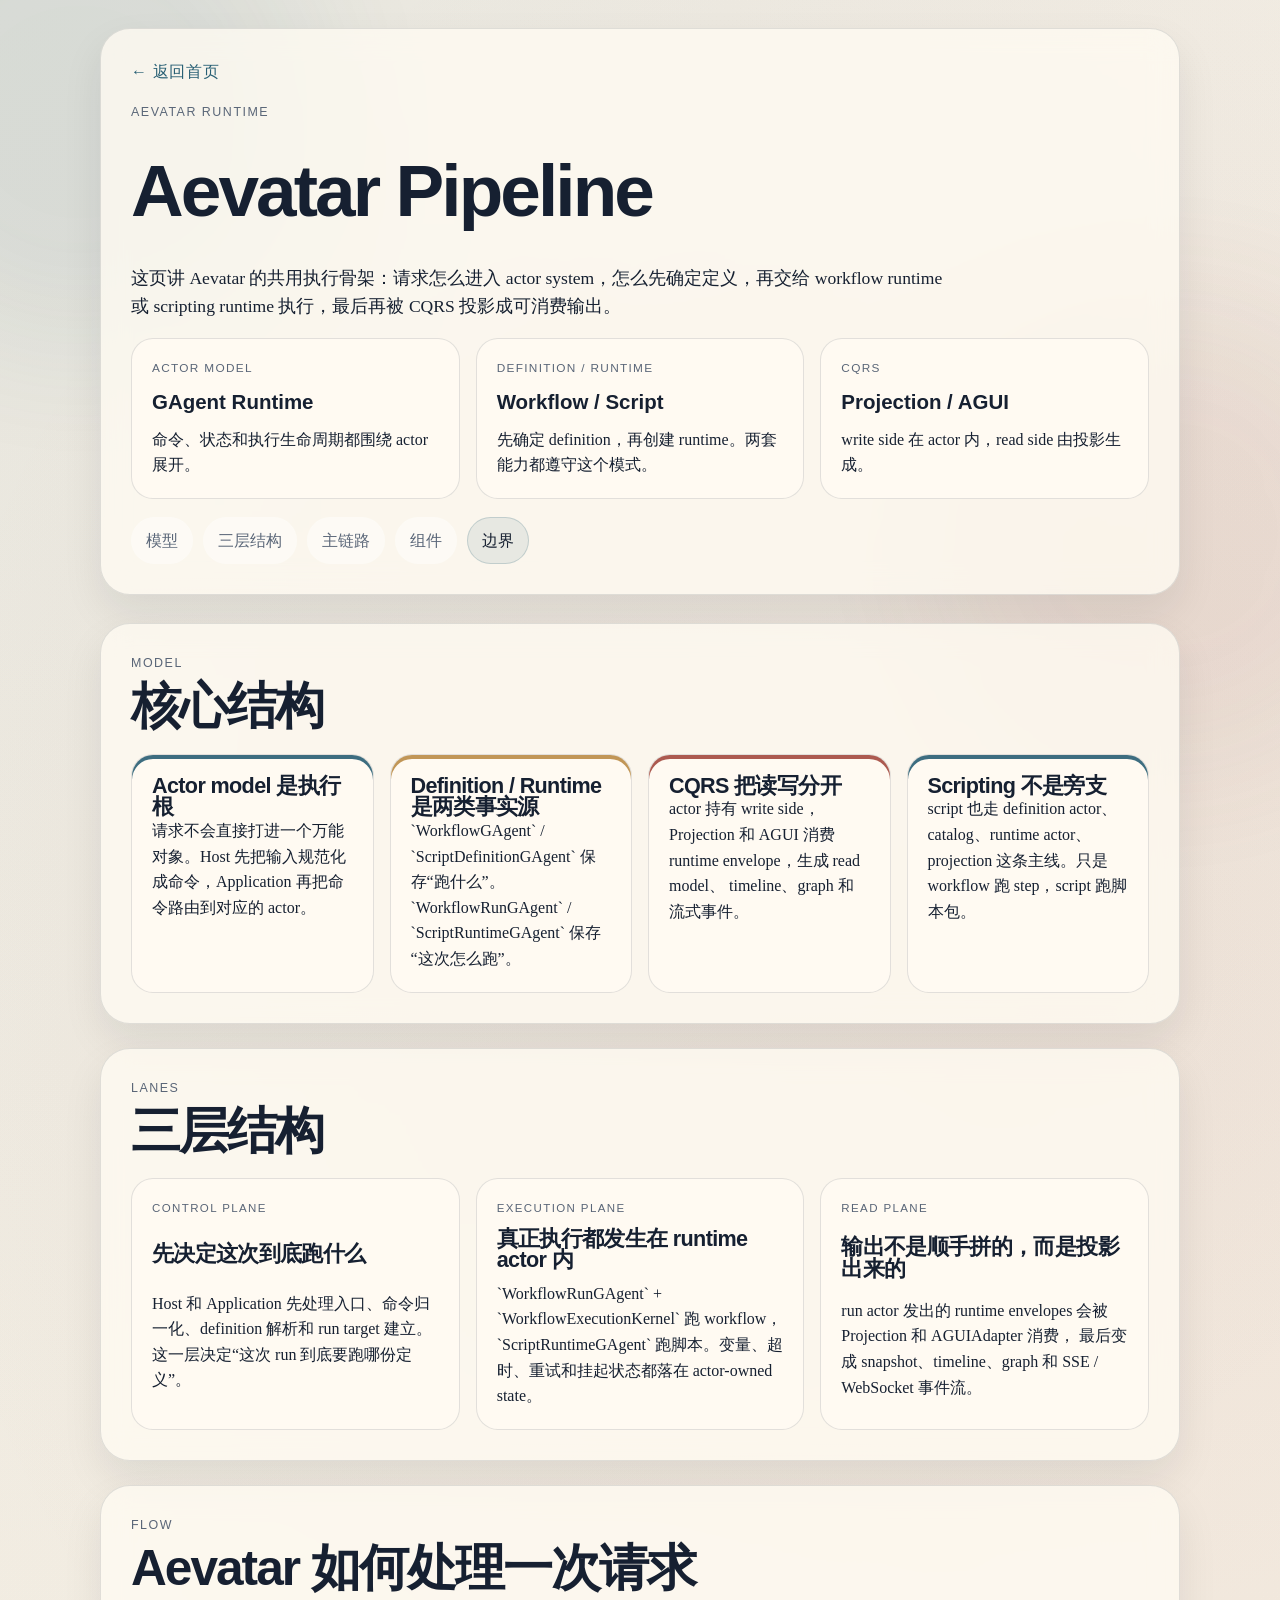
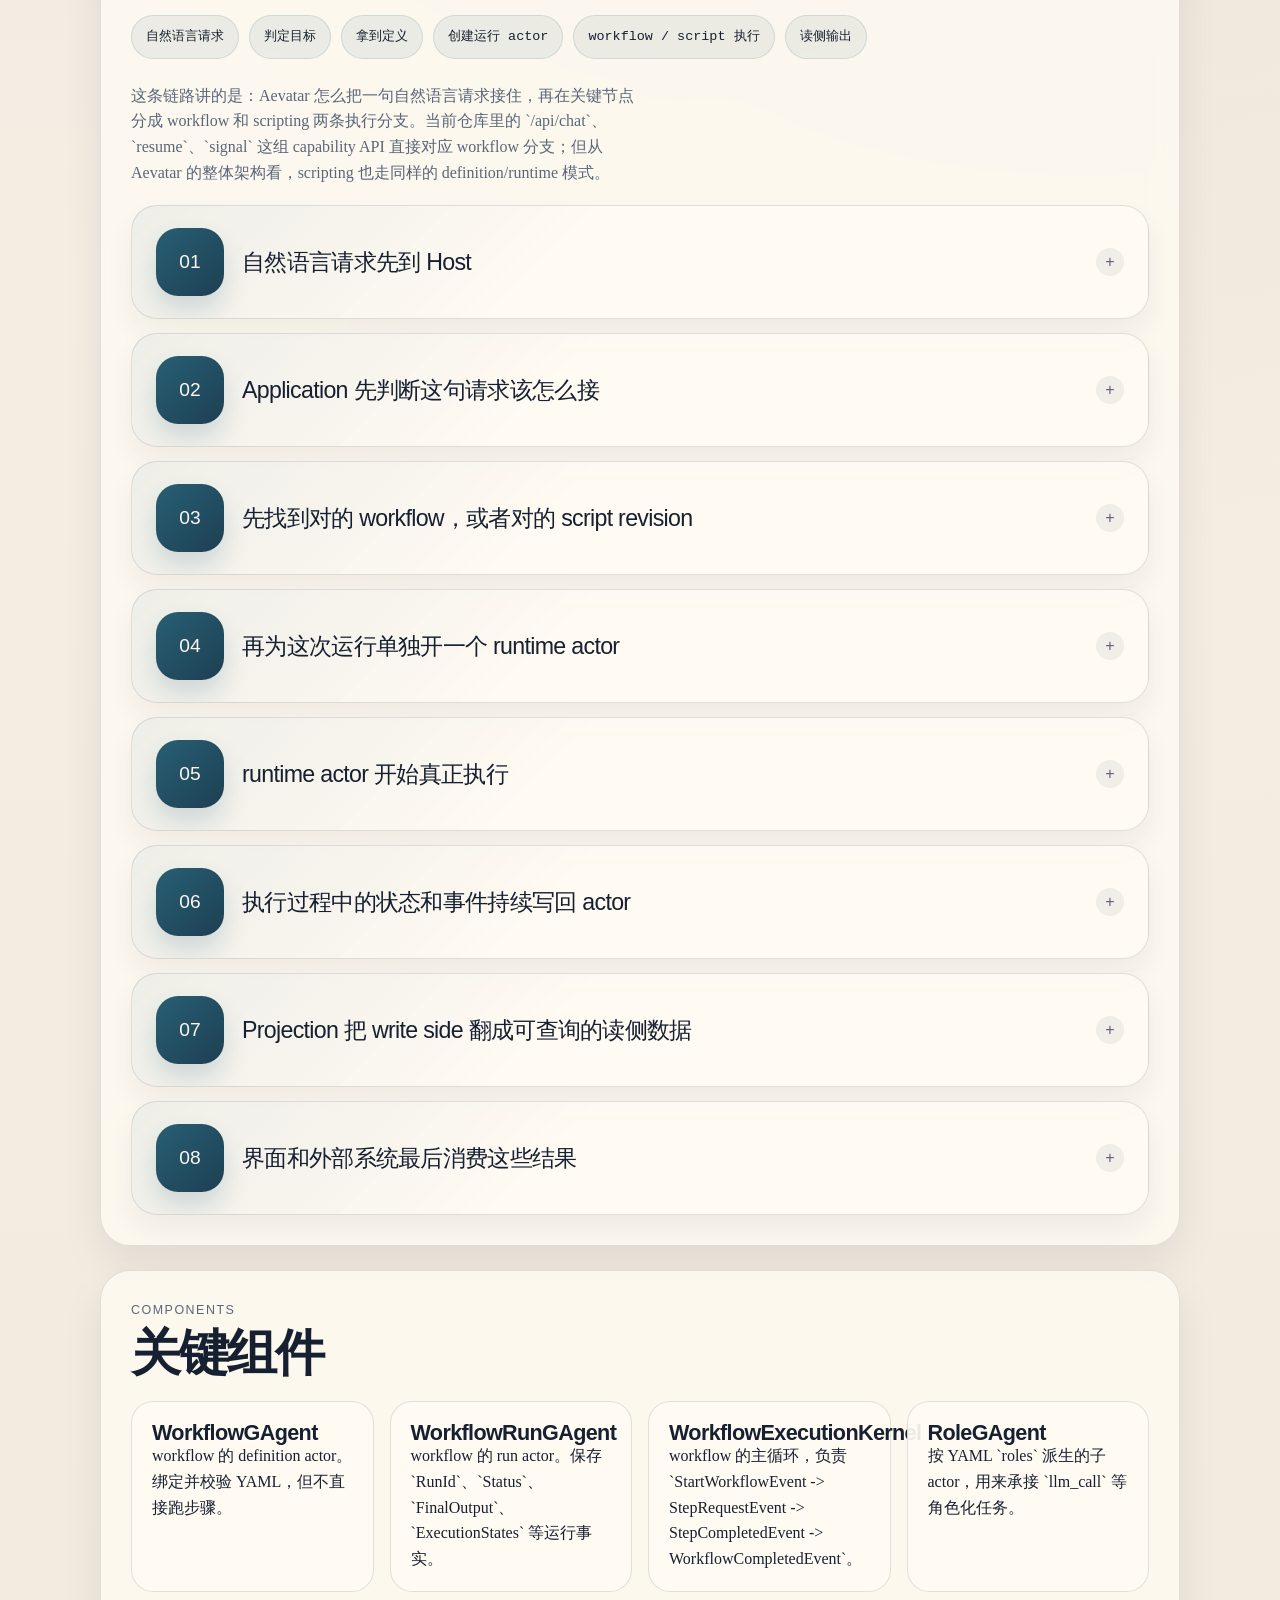
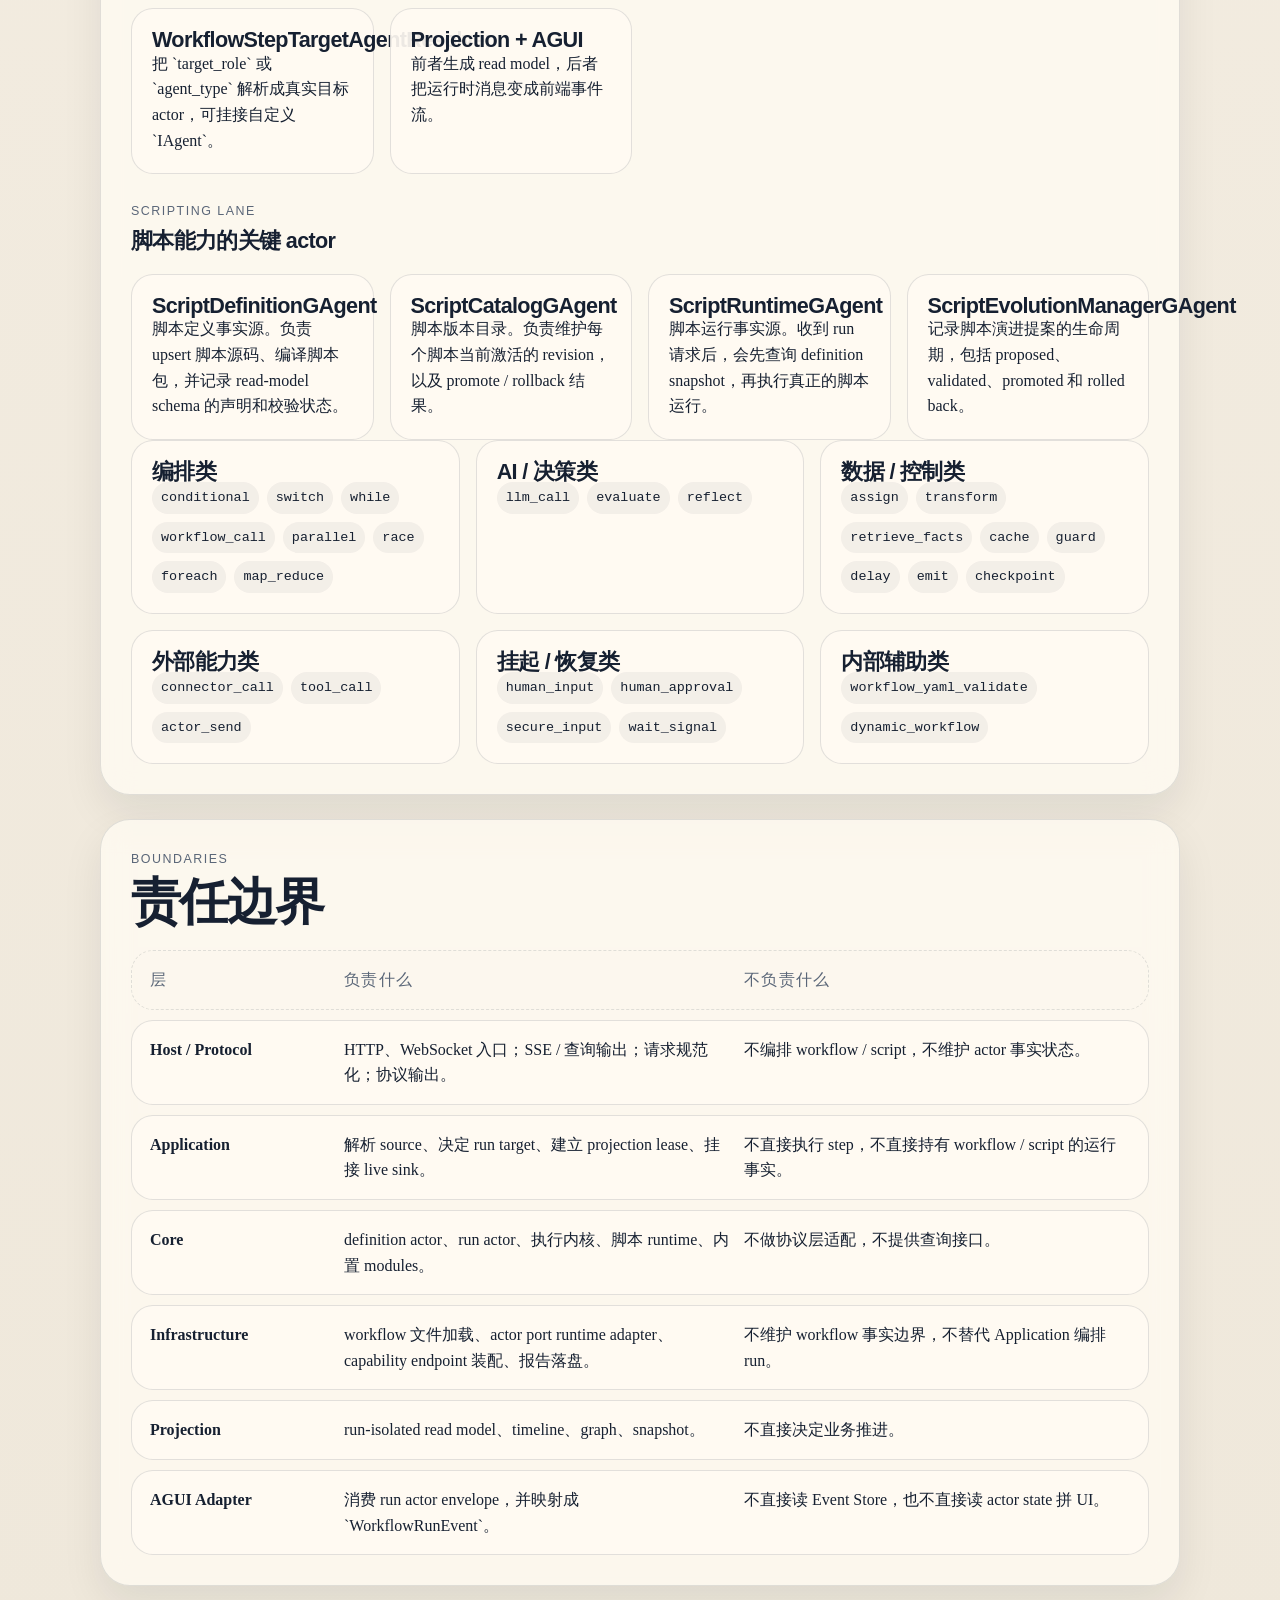
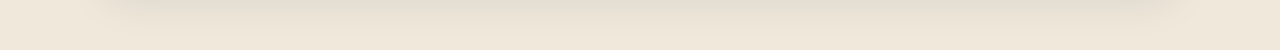
==== pipeline.html @ a27347e6 "Deploy initial GitHub Pages site" ====
<!doctype html>
<html lang="zh-CN">
  <head>
    <meta charset="utf-8">
    <meta name="viewport" content="width=device-width, initial-scale=1">
    <title>Aevatar Runtime Pipeline</title>
    <meta
      name="description"
      content="Aevatar 运行骨架的解释页，展示 workflow 与 scripting 如何共享同一套 definition -> runtime 模式。">
    <link rel="stylesheet" href="./styles.css">
  </head>
  <body>
    <div class="ambient ambient-a"></div>
    <div class="ambient ambient-b"></div>

    <div class="page-shell article-shell">
      <header class="article-hero panel">
        <a class="back-link" href="./index.html">← 返回首页</a>
        <p class="eyebrow">Aevatar Runtime</p>
        <h1>Aevatar Pipeline</h1>
        <p class="lede">
          这页讲 Aevatar 的共用执行骨架：请求怎么进入 actor system，怎么先确定定义，再交给 workflow
          runtime 或 scripting runtime 执行，最后再被 CQRS 投影成可消费输出。
        </p>

        <div class="stat-grid">
          <article class="stat-card">
            <span>Actor Model</span>
            <strong>GAgent Runtime</strong>
            <p>命令、状态和执行生命周期都围绕 actor 展开。</p>
          </article>
            <article class="stat-card">
              <span>Definition / Runtime</span>
              <strong>Workflow / Script</strong>
              <p>先确定 definition，再创建 runtime。两套能力都遵守这个模式。</p>
            </article>
          <article class="stat-card">
            <span>CQRS</span>
            <strong>Projection / AGUI</strong>
            <p>write side 在 actor 内，read side 由投影生成。</p>
          </article>
        </div>

        <nav class="page-nav" data-nav>
          <a href="#thesis">模型</a>
          <a href="#lanes">三层结构</a>
          <a href="#flow">主链路</a>
          <a href="#components">组件</a>
          <a href="#boundaries">边界</a>
        </nav>
      </header>

      <main class="content">
        <section class="panel reveal" id="thesis" data-section>
          <div class="panel-head">
            <p class="section-kicker">Model</p>
            <h2>核心结构</h2>
          </div>

          <div class="definition-grid">
            <article class="definition-card accent-blue">
              <h3>Actor model 是执行根</h3>
              <p>
                请求不会直接打进一个万能对象。Host 先把输入规范化成命令，Application 再把命令路由到对应的 actor。
              </p>
            </article>
            <article class="definition-card accent-sand">
              <h3>Definition / Runtime 是两类事实源</h3>
              <p>
                `WorkflowGAgent` / `ScriptDefinitionGAgent` 保存“跑什么”。
                `WorkflowRunGAgent` / `ScriptRuntimeGAgent` 保存“这次怎么跑”。
              </p>
            </article>
            <article class="definition-card accent-red">
              <h3>CQRS 把读写分开</h3>
              <p>
                actor 持有 write side，Projection 和 AGUI 消费 runtime envelope，生成 read model、
                timeline、graph 和流式事件。
              </p>
            </article>
            <article class="definition-card accent-blue">
              <h3>Scripting 不是旁支</h3>
              <p>
                script 也走 definition actor、catalog、runtime actor、projection 这条主线。只是 workflow 跑 step，script 跑脚本包。
              </p>
            </article>
          </div>
        </section>

        <section class="panel reveal" id="lanes" data-section>
          <div class="panel-head">
            <p class="section-kicker">Lanes</p>
            <h2>三层结构</h2>
          </div>

          <div class="reading-grid">
            <article class="reading-card static-card">
              <p class="reading-tag">Control Plane</p>
              <h3>先决定这次到底跑什么</h3>
              <p>
                Host 和 Application 先处理入口、命令归一化、definition 解析和 run target 建立。
                这一层决定“这次 run 到底要跑哪份定义”。
              </p>
            </article>
            <article class="reading-card static-card">
              <p class="reading-tag">Execution Plane</p>
              <h3>真正执行都发生在 runtime actor 内</h3>
              <p>
                `WorkflowRunGAgent` + `WorkflowExecutionKernel` 跑 workflow，
                `ScriptRuntimeGAgent` 跑脚本。变量、超时、重试和挂起状态都落在 actor-owned state。
              </p>
            </article>
            <article class="reading-card static-card">
              <p class="reading-tag">Read Plane</p>
              <h3>输出不是顺手拼的，而是投影出来的</h3>
              <p>
                run actor 发出的 runtime envelopes 会被 Projection 和 AGUIAdapter 消费，
                最后变成 snapshot、timeline、graph 和 SSE / WebSocket 事件流。
              </p>
            </article>
          </div>
        </section>

        <section class="panel reveal" id="flow" data-section>
          <div class="panel-head">
            <p class="section-kicker">Flow</p>
            <h2>Aevatar 如何处理一次请求</h2>
          </div>

          <div class="event-ribbon" aria-label="Pipeline Transform">
            <span>自然语言请求</span>
            <span>判定目标</span>
            <span>拿到定义</span>
            <span>创建运行 actor</span>
            <span>workflow / script 执行</span>
            <span>读侧输出</span>
          </div>

          <p class="phase-summary">
            这条链路讲的是：Aevatar 怎么把一句自然语言请求接住，再在关键节点分成 workflow 和 scripting 两条执行分支。当前仓库里的 `/api/chat`、`resume`、`signal` 这组 capability API 直接对应 workflow 分支；但从 Aevatar 的整体架构看，scripting 也走同样的 definition/runtime 模式。
          </p>

          <div class="step-disclosure-list">
            <details class="step-disclosure">
              <summary class="step-summary">
                <span class="step-summary-index">01</span>
                <span class="step-summary-text">自然语言请求先到 Host</span>
              </summary>
              <div class="step-detail-body">
                <p>这里说的“请求”，大多数时候其实就是一句自然语言，例如“帮我分析这份需求”或者“给我生成一个 workflow”。这类请求通常通过 `POST /api/chat` 进入 Aevatar；`GET /api/ws/chat` 只是换成 WebSocket 交互，`POST /api/workflows/resume` 和 `POST /api/workflows/signal` 则是给一条已经存在的 run 发控制命令。</p>
                <p>技术上，`Aevatar.Workflow.Host.Api` 会先做字段校验、默认值补齐和协议适配，把外部输入整理成内部命令模型，例如 `WorkflowChatRunRequest`。这一层只负责接入和协议输出，不负责保存 workflow、script 或 run 的业务状态。</p>
              </div>
            </details>

            <details class="step-disclosure">
              <summary class="step-summary">
                <span class="step-summary-index">02</span>
                <span class="step-summary-text">Application 先判断这句请求该怎么接</span>
              </summary>
              <div class="step-detail-body">
                <p>进入框架内部之后，这句自然语言不会立刻触发 step 执行。Application 会先判断：这是一条新请求，需要新开一次 run；还是一条控制请求，要恢复一个挂起中的 run，或者给运行中的 actor 发 signal。</p>
                <p>技术上，这一步会进入 command pipeline，由 resolver 和 binder 决定目标 actor、projection lease 和 live sink 应该怎么挂。它解决的是“由谁接手这次请求”，不是“马上调用哪个模型”。后面所有状态变化都会围绕 actor id 展开。</p>
              </div>
            </details>

            <details class="step-disclosure">
              <summary class="step-summary">
                <span class="step-summary-index">03</span>
                <span class="step-summary-text">先找到对的 workflow，或者对的 script revision</span>
              </summary>
              <div class="step-detail-body">
                <p>这一步要解决的不是“有没有流程可跑”，而是“这次到底该跑哪一个，而且要跑对”。如果这次请求走 workflow，系统会先把正确的 YAML 定位出来。来源可以是 registry workflow、inline YAML，或者已经绑定 definition 的 source actor；如果用户显式指定了 workflow name，还要确认它和 source binding 是一致的，避免跑错流程。</p>
                <p>技术上，named workflow 往往会被解析到稳定的 definition actor，例如 `workflow-definition:{workflow_name_lower}`。如果这次请求走 scripting，系统则先通过 `ScriptCatalogGAgent` 找到当前激活 revision，再由 `ScriptDefinitionGAgent` 提供脚本源码、脚本包和 schema。这一步本质上是在回答“这次 run 的 definition 是谁”。</p>
              </div>
            </details>

            <details class="step-disclosure">
              <summary class="step-summary">
                <span class="step-summary-index">04</span>
                <span class="step-summary-text">再为这次运行单独开一个 runtime actor</span>
              </summary>
              <div class="step-detail-body">
                <p>拿到 definition 之后，Aevatar 不会直接在 definition actor 上执行，而是会为这次运行单独开一个 runtime actor。这样做的好处很直接：同一个 workflow definition 可以被多次复用，而每次 run 的暂停、恢复、失败、重试都能彼此隔离。</p>
                <p>workflow 这边的执行载体是 `WorkflowRunGAgent`，scripting 这边是 `ScriptRuntimeGAgent`。这次运行用到的 `RunId`、变量、挂起点、重试、超时、最终结果和错误信息，都会落在这个 runtime actor 里。技术上，workflow command path 还会在真正派发开始命令之前，把 projection lease 和 live sink 先挂好。</p>
              </div>
            </details>

            <details class="step-disclosure">
              <summary class="step-summary">
                <span class="step-summary-index">05</span>
                <span class="step-summary-text">runtime actor 开始真正执行</span>
              </summary>
              <div class="step-detail-body">
                <p>到这一步，runtime actor 才开始真正干活。workflow 路径里，`WorkflowExecutionKernel` 会从 `StartWorkflowEvent` 开始推进主循环，把流程一步步往前推。每到一个 step，就会发出 `StepRequestEvent`；对应模块处理完之后，再回一个 `StepCompletedEvent`，内核据此决定下一步该走哪里。</p>
                <p>具体执行 step 的，是一组按类型分工的 modules。`llm_call` 往往会交给 run-scoped `RoleGAgent`；`connector_call` 由 connector 模块去调用外部能力；`wait_signal`、`human_input`、`human_approval` 会把 run 挂起，等后续 `signal` 或 `resume` 再继续。也就是说，workflow 不是“把 YAML 从上到下读一遍”，而是一个事件驱动的调度循环。</p>
                <p>scripting 路径里，`ScriptRuntimeGAgent` 会先查询 definition snapshot，拿到脚本源码和包之后再执行脚本逻辑。换句话说，第 5 步不是简单说一句“这里分岔”就结束了，而是 workflow runtime 和 script runtime 各自进入自己的执行引擎。</p>
              </div>
            </details>

            <details class="step-disclosure">
              <summary class="step-summary">
                <span class="step-summary-index">06</span>
                <span class="step-summary-text">执行过程中的状态和事件持续写回 actor</span>
              </summary>
              <div class="step-detail-body">
                <p>运行不是黑箱。每一步开始、完成、失败、挂起或恢复，runtime actor 都会把状态变化和运行事件写回自己的事实源。workflow run 和 script run 都遵循这个模式，所以一条 run 走到哪一步、为什么停住、最后为什么失败，理论上都能追出来。</p>
                <p>技术上，这就是 Aevatar 的 write side。对 workflow 来说，definition binding、`WorkflowRunExecutionStartedEvent`、`WorkflowCompletedEvent`，以及模块自己的 `ExecutionStates` 都会落在 run actor 里；挂起点、超时 lease、等待中的输入状态也都在这里。恢复执行时，系统靠的正是这些已经写回去的事实。</p>
              </div>
            </details>

            <details class="step-disclosure">
              <summary class="step-summary">
                <span class="step-summary-index">07</span>
                <span class="step-summary-text">Projection 把 write side 翻成可查询的读侧数据</span>
              </summary>
              <div class="step-detail-body">
                <p>Projection 不负责推进业务，它负责“翻译”。它会消费 runtime actor 发出的 runtime `EventEnvelope` stream，把原本偏执行侧的消息整理成 timeline、graph、snapshot、report 这类更适合查询和展示的读侧数据。</p>
                <p>技术上，workflow projection 当前是 run-isolated 语义，projection root 通常就是 runtime actor id。这里也是 CQRS 的分界线：actor 保存 definition facts 和 runtime facts，projection 则把这些写侧事实转换成查询友好的 read model。你在页面上看到的执行时间线，不是 controller 临时拼出来的，而是投影后的结果。</p>
              </div>
            </details>

            <details class="step-disclosure">
              <summary class="step-summary">
                <span class="step-summary-index">08</span>
                <span class="step-summary-text">界面和外部系统最后消费这些结果</span>
              </summary>
              <div class="step-detail-body">
                <p>到这一步，前端和外部系统才真正看到“结果”。有些结果是实时流出来的，例如文本增量、step 开始/结束、等待 signal；有些结果是查询出来的，例如当前 snapshot、timeline、graph，或者 run 完成后的最终状态。</p>
                <p>技术上，`AGUIAdapter` 会把 runtime `EventEnvelope` 映射成前端能消费的 `WorkflowRunEvent`，再通过 SSE 或 WebSocket 持续推送。如果要查当前 snapshot、timeline 或 graph，则走 `/api/actors/*` 这组 read-side 查询接口。也就是说，用户最终看到的是被映射和投影后的输出，而不是 actor 内部状态本身。</p>
              </div>
            </details>
          </div>
        </section>

        <section class="panel reveal" id="components" data-section>
          <div class="panel-head">
            <p class="section-kicker">Components</p>
            <h2>关键组件</h2>
          </div>

          <div class="component-grid">
            <article class="component-card">
              <h3>WorkflowGAgent</h3>
              <p>workflow 的 definition actor。绑定并校验 YAML，但不直接跑步骤。</p>
            </article>
            <article class="component-card">
              <h3>WorkflowRunGAgent</h3>
              <p>workflow 的 run actor。保存 `RunId`、`Status`、`FinalOutput`、`ExecutionStates` 等运行事实。</p>
            </article>
            <article class="component-card">
              <h3>WorkflowExecutionKernel</h3>
              <p>workflow 的主循环，负责 `StartWorkflowEvent -> StepRequestEvent -> StepCompletedEvent -> WorkflowCompletedEvent`。</p>
            </article>
            <article class="component-card">
              <h3>RoleGAgent</h3>
              <p>按 YAML `roles` 派生的子 actor，用来承接 `llm_call` 等角色化任务。</p>
            </article>
            <article class="component-card">
              <h3>WorkflowStepTargetAgentResolver</h3>
              <p>把 `target_role` 或 `agent_type` 解析成真实目标 actor，可挂接自定义 `IAgent`。</p>
            </article>
            <article class="component-card">
              <h3>Projection + AGUI</h3>
              <p>前者生成 read model，后者把运行时消息变成前端事件流。</p>
            </article>
          </div>

          <div class="panel-head compact-head">
            <p class="section-kicker">Scripting Lane</p>
            <h3>脚本能力的关键 actor</h3>
          </div>

          <div class="component-grid">
            <article class="component-card">
              <h3>ScriptDefinitionGAgent</h3>
              <p>脚本定义事实源。负责 upsert 脚本源码、编译脚本包，并记录 read-model schema 的声明和校验状态。</p>
            </article>
            <article class="component-card">
              <h3>ScriptCatalogGAgent</h3>
              <p>脚本版本目录。负责维护每个脚本当前激活的 revision，以及 promote / rollback 结果。</p>
            </article>
            <article class="component-card">
              <h3>ScriptRuntimeGAgent</h3>
              <p>脚本运行事实源。收到 run 请求后，会先查询 definition snapshot，再执行真正的脚本运行。</p>
            </article>
            <article class="component-card">
              <h3>ScriptEvolutionManagerGAgent</h3>
              <p>记录脚本演进提案的生命周期，包括 proposed、validated、promoted 和 rolled back。</p>
            </article>
          </div>

          <div class="primitive-grid">
            <article class="primitive-card">
              <h3>编排类</h3>
              <p><code>conditional</code> <code>switch</code> <code>while</code> <code>workflow_call</code> <code>parallel</code> <code>race</code> <code>foreach</code> <code>map_reduce</code></p>
            </article>
            <article class="primitive-card">
              <h3>AI / 决策类</h3>
              <p><code>llm_call</code> <code>evaluate</code> <code>reflect</code></p>
            </article>
            <article class="primitive-card">
              <h3>数据 / 控制类</h3>
              <p><code>assign</code> <code>transform</code> <code>retrieve_facts</code> <code>cache</code> <code>guard</code> <code>delay</code> <code>emit</code> <code>checkpoint</code></p>
            </article>
            <article class="primitive-card">
              <h3>外部能力类</h3>
              <p><code>connector_call</code> <code>tool_call</code> <code>actor_send</code></p>
            </article>
            <article class="primitive-card">
              <h3>挂起 / 恢复类</h3>
              <p><code>human_input</code> <code>human_approval</code> <code>secure_input</code> <code>wait_signal</code></p>
            </article>
            <article class="primitive-card">
              <h3>内部辅助类</h3>
              <p><code>workflow_yaml_validate</code> <code>dynamic_workflow</code></p>
            </article>
          </div>
        </section>

        <section class="panel reveal" id="boundaries" data-section>
          <div class="panel-head">
            <p class="section-kicker">Boundaries</p>
            <h2>责任边界</h2>
          </div>

          <div class="boundary-table" role="table" aria-label="Layer Boundaries">
            <div class="boundary-row boundary-head" role="row">
              <span role="columnheader">层</span>
              <span role="columnheader">负责什么</span>
              <span role="columnheader">不负责什么</span>
            </div>
            <div class="boundary-row" role="row">
              <strong role="cell">Host / Protocol</strong>
              <span role="cell">HTTP、WebSocket 入口；SSE / 查询输出；请求规范化；协议输出。</span>
              <span role="cell">不编排 workflow / script，不维护 actor 事实状态。</span>
            </div>
            <div class="boundary-row" role="row">
              <strong role="cell">Application</strong>
              <span role="cell">解析 source、决定 run target、建立 projection lease、挂接 live sink。</span>
              <span role="cell">不直接执行 step，不直接持有 workflow / script 的运行事实。</span>
            </div>
            <div class="boundary-row" role="row">
              <strong role="cell">Core</strong>
              <span role="cell">definition actor、run actor、执行内核、脚本 runtime、内置 modules。</span>
              <span role="cell">不做协议层适配，不提供查询接口。</span>
            </div>
            <div class="boundary-row" role="row">
              <strong role="cell">Infrastructure</strong>
              <span role="cell">workflow 文件加载、actor port runtime adapter、capability endpoint 装配、报告落盘。</span>
              <span role="cell">不维护 workflow 事实边界，不替代 Application 编排 run。</span>
            </div>
            <div class="boundary-row" role="row">
              <strong role="cell">Projection</strong>
              <span role="cell">run-isolated read model、timeline、graph、snapshot。</span>
              <span role="cell">不直接决定业务推进。</span>
            </div>
            <div class="boundary-row" role="row">
              <strong role="cell">AGUI Adapter</strong>
              <span role="cell">消费 run actor envelope，并映射成 `WorkflowRunEvent`。</span>
              <span role="cell">不直接读 Event Store，也不直接读 actor state 拼 UI。</span>
            </div>
          </div>
        </section>
      </main>
    </div>

    <script src="./app.js"></script>
  </body>
</html>
---- styles.css ----
:root {
  --bg: #f4efe4;
  --bg-soft: #fbf7ef;
  --ink: #162031;
  --muted: #5a6678;
  --line: rgba(22, 32, 49, 0.12);
  --card: rgba(255, 251, 243, 0.78);
  --card-strong: rgba(255, 250, 242, 0.92);
  --blue: #285f74;
  --red: #a44a3f;
  --sand: #bb8c46;
  --green: #376a57;
  --shadow: 0 18px 40px rgba(18, 26, 39, 0.08);
  --radius-lg: 28px;
  --radius-md: 20px;
  --radius-sm: 14px;
  --max-width: 1200px;
  --body-font: "Iowan Old Style", "Palatino Linotype", "Book Antiqua", Georgia, serif;
  --heading-font: "Avenir Next Condensed", "Franklin Gothic Medium", "Trebuchet MS", sans-serif;
  --mono-font: "SFMono-Regular", "SF Mono", Consolas, "Liberation Mono", Menlo, monospace;
}

* {
  box-sizing: border-box;
}

html {
  scroll-behavior: smooth;
}

body {
  margin: 0;
  color: var(--ink);
  background:
    radial-gradient(circle at top left, rgba(40, 95, 116, 0.08), transparent 38%),
    radial-gradient(circle at 85% 20%, rgba(164, 74, 63, 0.08), transparent 30%),
    linear-gradient(180deg, #f7f1e7 0%, #efe8db 100%);
  font-family: var(--body-font);
  line-height: 1.6;
}

a {
  color: inherit;
}

code,
pre {
  font-family: var(--mono-font);
}

.ambient {
  position: fixed;
  inset: auto;
  width: 30rem;
  height: 30rem;
  border-radius: 999px;
  filter: blur(70px);
  opacity: 0.45;
  pointer-events: none;
  z-index: 0;
}

.ambient-a {
  top: -8rem;
  left: -10rem;
  background: rgba(40, 95, 116, 0.18);
}

.ambient-b {
  right: -8rem;
  bottom: 8rem;
  background: rgba(164, 74, 63, 0.16);
}

.page-shell {
  position: relative;
  z-index: 1;
  width: min(var(--max-width), calc(100vw - 32px));
  margin: 0 auto;
  padding: 28px 0 64px;
}

.article-shell {
  width: min(1080px, calc(100vw - 32px));
}

.hero {
  display: grid;
  grid-template-columns: minmax(0, 1.35fr) minmax(240px, 320px);
  gap: 28px;
  align-items: start;
}

.hero-copy,
.hero-side,
.panel,
.footer {
  background: var(--card);
  backdrop-filter: blur(14px);
  border: 1px solid var(--line);
  box-shadow: var(--shadow);
}

.hero-copy {
  border-radius: 36px;
  padding: 36px;
  overflow: hidden;
  position: relative;
}

.hero-copy::before {
  content: "";
  position: absolute;
  inset: 0;
  background:
    linear-gradient(135deg, rgba(40, 95, 116, 0.08), transparent 30%),
    linear-gradient(315deg, rgba(187, 140, 70, 0.06), transparent 45%);
  pointer-events: none;
}

.hero-side {
  border-radius: 28px;
  padding: 24px;
  position: sticky;
  top: 20px;
}

.hero-compact .hero-copy {
  min-height: 100%;
}

.eyebrow,
.section-kicker,
.hero-label,
.stage-meta,
.callout-title,
.reading-tag,
.chip {
  font-family: var(--heading-font);
  letter-spacing: 0.12em;
  text-transform: uppercase;
}

.eyebrow {
  margin: 0 0 14px;
  font-size: 0.78rem;
  color: var(--muted);
}

.eyebrow span {
  color: var(--blue);
  letter-spacing: 0.04em;
}

h1,
h2,
h3 {
  font-family: var(--heading-font);
  font-weight: 700;
  line-height: 1;
  margin: 0;
}

h1 {
  font-size: clamp(2.8rem, 5.7vw, 5.4rem);
  letter-spacing: -0.04em;
  margin-bottom: 18px;
}

h2 {
  font-size: clamp(1.95rem, 4vw, 3.1rem);
  letter-spacing: -0.04em;
}

h3 {
  font-size: 1.35rem;
  letter-spacing: -0.03em;
}

.lede {
  max-width: 52rem;
  margin: 0;
  font-size: 1.1rem;
  color: var(--ink);
}

.hero-actions {
  display: flex;
  gap: 12px;
  flex-wrap: wrap;
  margin-top: 24px;
}

.button {
  display: inline-flex;
  align-items: center;
  justify-content: center;
  min-height: 46px;
  padding: 10px 16px;
  border-radius: 999px;
  border: 1px solid transparent;
  text-decoration: none;
  font-family: var(--heading-font);
  letter-spacing: 0.04em;
  transition: transform 220ms ease, border-color 220ms ease, background 220ms ease;
}

.button:hover {
  transform: translateY(-2px);
}

.button-primary {
  color: var(--bg-soft);
  background: linear-gradient(135deg, var(--blue), #1d3f52);
}

.button-secondary {
  color: var(--ink);
  background: rgba(255, 255, 255, 0.5);
  border-color: rgba(22, 32, 49, 0.12);
}

.section-nav {
  display: grid;
  gap: 8px;
}

.section-nav a,
.page-nav a {
  border-radius: 999px;
  border: 1px solid transparent;
  padding: 10px 14px;
  text-decoration: none;
  color: var(--muted);
  background: rgba(255, 255, 255, 0.45);
  transition: background 240ms ease, color 240ms ease, border-color 240ms ease;
}

.section-nav a:hover,
.section-nav a.is-active,
.page-nav a:hover,
.page-nav a.is-active {
  background: rgba(40, 95, 116, 0.09);
  color: var(--ink);
  border-color: rgba(40, 95, 116, 0.2);
}

.page-nav {
  display: flex;
  flex-wrap: wrap;
  gap: 10px;
}

.callout {
  margin-top: 22px;
  padding-top: 18px;
  border-top: 1px solid var(--line);
}

.callout-title {
  margin: 0 0 10px;
  font-size: 0.75rem;
  color: var(--red);
}

.callout p,
.definition-card p,
.component-card p,
.primitive-card p,
.pitfall-card p,
.stage-body p,
.footer p,
.mini-step p,
.reading-card p,
.stat-card p,
.phase-summary {
  margin: 0;
}

.content {
  display: grid;
  gap: 24px;
  margin-top: 28px;
}

.panel,
.footer {
  border-radius: 30px;
  padding: 30px;
}

.article-hero {
  display: grid;
  gap: 18px;
}

.back-link {
  display: inline-flex;
  width: fit-content;
  text-decoration: none;
  color: var(--blue);
  font-family: var(--heading-font);
  letter-spacing: 0.04em;
}

.panel-head {
  display: grid;
  gap: 8px;
  margin-bottom: 22px;
}

.compact-head {
  margin-top: 28px;
}

.section-kicker {
  margin: 0;
  font-size: 0.78rem;
  color: var(--muted);
}

.definition-grid,
.component-grid,
.primitive-grid,
.pitfall-grid,
.evidence-grid,
.reading-grid,
.mini-flow,
.stat-grid {
  display: grid;
  gap: 16px;
}

.definition-grid {
  grid-template-columns: repeat(auto-fit, minmax(220px, 1fr));
}

.component-grid,
.evidence-grid {
  grid-template-columns: repeat(auto-fit, minmax(220px, 1fr));
}

.primitive-grid,
.reading-grid {
  grid-template-columns: repeat(auto-fit, minmax(260px, 1fr));
}

.stat-grid {
  grid-template-columns: repeat(auto-fit, minmax(210px, 1fr));
}

.mini-flow {
  grid-template-columns: repeat(auto-fit, minmax(200px, 1fr));
}

.definition-card,
.component-card,
.primitive-card,
.pitfall-card,
.evidence-link,
.reading-card,
.mini-step,
.stat-card,
.step-card {
  background: var(--card-strong);
  border: 1px solid var(--line);
  border-radius: 22px;
  padding: 20px;
}

.definition-card {
  min-height: 180px;
}

.accent-blue {
  box-shadow: inset 0 4px 0 rgba(40, 95, 116, 0.9);
}

.accent-sand {
  box-shadow: inset 0 4px 0 rgba(187, 140, 70, 0.9);
}

.accent-red {
  box-shadow: inset 0 4px 0 rgba(164, 74, 63, 0.9);
}

.formula {
  font-size: 1.04rem;
}

.mini-step {
  min-height: 150px;
  display: grid;
  gap: 10px;
}

.mini-step span {
  display: inline-flex;
  align-items: center;
  justify-content: center;
  width: 42px;
  height: 42px;
  border-radius: 999px;
  color: var(--bg-soft);
  background: linear-gradient(135deg, var(--blue), #1d3f52);
  font-family: var(--heading-font);
}

.mini-step strong,
.stat-card strong,
.reading-card h3,
.evidence-link strong {
  font-family: var(--heading-font);
}

.reading-card,
.evidence-link {
  text-decoration: none;
  display: grid;
  gap: 10px;
  transition: transform 220ms ease, border-color 220ms ease, background 220ms ease;
}

.reading-card:hover,
.evidence-link:hover {
  transform: translateY(-3px);
  border-color: rgba(40, 95, 116, 0.24);
  background: rgba(40, 95, 116, 0.06);
}

.static-card:hover {
  transform: none;
  border-color: var(--line);
  background: var(--card-strong);
}

.reading-tag {
  margin: 0;
  font-size: 0.72rem;
  color: var(--muted);
}

.stat-card {
  display: grid;
  gap: 8px;
}

.stat-card span {
  font-family: var(--heading-font);
  letter-spacing: 0.11em;
  text-transform: uppercase;
  font-size: 0.74rem;
  color: var(--muted);
}

.stat-card strong {
  font-size: 1.28rem;
}

.event-ribbon {
  display: flex;
  flex-wrap: wrap;
  gap: 10px;
  margin-bottom: 24px;
}

.event-ribbon span {
  padding: 10px 14px;
  border-radius: 999px;
  background: rgba(40, 95, 116, 0.08);
  border: 1px solid rgba(40, 95, 116, 0.14);
  font-family: var(--mono-font);
  font-size: 0.84rem;
}

.step-disclosure-list {
  display: grid;
  gap: 14px;
}

.step-disclosure {
  background:
    linear-gradient(135deg, rgba(40, 95, 116, 0.08), transparent 42%),
    var(--card-strong);
  border: 1px solid rgba(22, 32, 49, 0.12);
  border-radius: 26px;
  overflow: hidden;
  box-shadow: 0 14px 28px rgba(18, 26, 39, 0.06);
}

.step-summary {
  list-style: none;
  display: grid;
  grid-template-columns: 68px minmax(0, 1fr) 28px;
  gap: 18px;
  align-items: center;
  padding: 22px 24px;
  cursor: pointer;
}

.step-summary::-webkit-details-marker {
  display: none;
}

.step-summary::after {
  content: "+";
  display: inline-grid;
  place-items: center;
  width: 28px;
  height: 28px;
  border-radius: 999px;
  background: rgba(22, 32, 49, 0.06);
  color: var(--muted);
  font-family: var(--heading-font);
  font-size: 1rem;
}

.step-disclosure[open] .step-summary::after {
  content: "-";
}

.step-summary-index {
  display: inline-grid;
  place-items: center;
  width: 68px;
  height: 68px;
  border-radius: 22px;
  background: linear-gradient(135deg, var(--blue), #1d3f52);
  color: var(--bg-soft);
  font-family: var(--heading-font);
  font-size: 1.2rem;
  box-shadow: 0 14px 24px rgba(40, 95, 116, 0.18);
}

.step-summary-text {
  font-family: var(--heading-font);
  font-size: clamp(1.15rem, 2vw, 1.45rem);
  letter-spacing: -0.03em;
  line-height: 1.15;
}

.step-detail-body {
  display: grid;
  gap: 10px;
  padding: 0 24px 22px 110px;
}

.pipeline-list,
.step-timeline {
  list-style: none;
  margin: 0;
  padding: 0;
}

.pipeline-list {
  display: grid;
  gap: 0;
}

.pipeline-stage {
  display: grid;
  grid-template-columns: 92px minmax(0, 1fr);
  gap: 18px;
  position: relative;
  padding: 8px 0 22px;
}

.pipeline-stage:not(:last-child)::after {
  content: "";
  position: absolute;
  left: 45px;
  top: 78px;
  bottom: 8px;
  width: 2px;
  background: linear-gradient(180deg, rgba(40, 95, 116, 0.44), rgba(40, 95, 116, 0.08));
}

.stage-index {
  width: 92px;
  height: 92px;
  border-radius: 30px;
  display: grid;
  place-items: center;
  font-family: var(--heading-font);
  font-size: 1.9rem;
  color: var(--bg-soft);
  background: linear-gradient(135deg, var(--blue), #1d3f52);
  box-shadow: 0 12px 24px rgba(40, 95, 116, 0.2);
}

.stage-body {
  background: var(--card-strong);
  border: 1px solid var(--line);
  border-radius: 24px;
  padding: 20px;
  display: grid;
  gap: 10px;
}

.primitive-card p {
  display: flex;
  flex-wrap: wrap;
  gap: 8px;
}

.primitive-card code {
  display: inline-flex;
  align-items: center;
  padding: 5px 9px;
  border-radius: 999px;
  background: rgba(22, 32, 49, 0.05);
  font-size: 0.84rem;
}

.boundary-table {
  display: grid;
  gap: 10px;
}

.boundary-row {
  display: grid;
  grid-template-columns: minmax(140px, 180px) minmax(0, 1fr) minmax(0, 1fr);
  gap: 14px;
  align-items: start;
  background: var(--card-strong);
  border: 1px solid var(--line);
  border-radius: 22px;
  padding: 16px 18px;
}

.boundary-head {
  font-family: var(--heading-font);
  letter-spacing: 0.08em;
  text-transform: uppercase;
  color: var(--muted);
  background: transparent;
  box-shadow: none;
  border-style: dashed;
}

.pitfall-grid {
  grid-template-columns: repeat(auto-fit, minmax(260px, 1fr));
}

.pitfall-card {
  position: relative;
  overflow: hidden;
}

.pitfall-card::before {
  content: "";
  position: absolute;
  inset: auto auto 0 0;
  width: 72px;
  height: 4px;
  background: var(--red);
}

.evidence-link span {
  color: var(--muted);
  font-family: var(--mono-font);
  font-size: 0.8rem;
  word-break: break-word;
}

.phase-summary {
  margin: 0 0 20px;
  max-width: 64ch;
  color: var(--muted);
}

.step-timeline {
  display: grid;
  gap: 12px;
}

.step-card {
  display: grid;
  grid-template-columns: 56px minmax(0, 1fr);
  gap: 16px;
  align-items: start;
  padding: 16px 18px;
}

.step-no {
  display: inline-grid;
  place-items: center;
  width: 56px;
  height: 56px;
  border-radius: 18px;
  background: rgba(40, 95, 116, 0.12);
  color: var(--blue);
  font-family: var(--heading-font);
  font-size: 1rem;
}

.branch-card .step-no {
  background: rgba(164, 74, 63, 0.12);
  color: var(--red);
}

.step-head {
  display: flex;
  flex-wrap: wrap;
  gap: 8px;
  align-items: center;
  margin-bottom: 8px;
}

.step-head strong {
  font-family: var(--heading-font);
  font-size: 1.08rem;
}

.chip {
  display: inline-flex;
  align-items: center;
  height: 26px;
  padding: 0 10px;
  border-radius: 999px;
  border: 1px solid rgba(22, 32, 49, 0.08);
  background: rgba(22, 32, 49, 0.05);
  font-size: 0.68rem;
  color: var(--muted);
}

.graph-legend {
  display: flex;
  flex-wrap: wrap;
  gap: 12px;
  margin: 0 0 18px;
}

.graph-legend-item,
.graph-phase-kicker,
.graph-node-type,
.graph-node-role,
.graph-node-link-label {
  font-family: var(--heading-font);
  letter-spacing: 0.08em;
  text-transform: uppercase;
}

.graph-legend-item {
  display: inline-flex;
  align-items: center;
  gap: 8px;
  color: var(--muted);
  font-size: 0.68rem;
}

.legend-line,
.legend-branch,
.legend-cross {
  display: inline-flex;
  width: 24px;
  height: 10px;
  border-radius: 999px;
}

.legend-line {
  background: linear-gradient(90deg, rgba(40, 95, 116, 0.24), rgba(40, 95, 116, 0.82));
}

.legend-branch {
  background: linear-gradient(90deg, rgba(164, 74, 63, 0.2), rgba(164, 74, 63, 0.82));
}

.legend-cross {
  background: linear-gradient(90deg, rgba(187, 140, 70, 0.2), rgba(187, 140, 70, 0.82));
}

.workflow-graph {
  display: grid;
  gap: 18px;
}

.workflow-graph-compact {
  gap: 12px;
  width: max-content;
  max-width: 100%;
}

.graph-phase {
  background: rgba(255, 255, 255, 0.42);
  border: 1px solid var(--line);
  border-radius: 24px;
  padding: 18px;
  display: grid;
  gap: 14px;
}

.graph-phase-head {
  display: flex;
  align-items: end;
  justify-content: space-between;
  gap: 16px;
  flex-wrap: wrap;
}

.graph-phase-kicker {
  margin: 0 0 4px;
  font-size: 0.72rem;
  color: var(--muted);
}

.graph-phase-head h3 {
  font-size: 1.2rem;
}

.graph-phase-count {
  color: var(--muted);
  font-family: var(--mono-font);
  font-size: 0.84rem;
}

.graph-lane {
  list-style: none;
  margin: 0;
  padding: 0;
  display: grid;
  gap: 14px;
}

.graph-node {
  position: relative;
  background: var(--card-strong);
  border: 1px solid rgba(22, 32, 49, 0.12);
  border-radius: 20px;
  padding: 16px 18px 18px;
  display: grid;
  gap: 10px;
  cursor: default;
}

.graph-node::after {
  content: "";
  position: absolute;
  left: 28px;
  bottom: -15px;
  width: 2px;
  height: 15px;
  background: linear-gradient(180deg, rgba(40, 95, 116, 0.6), rgba(40, 95, 116, 0.12));
}

.graph-node::before {
  content: "";
  position: absolute;
  left: 24px;
  bottom: -17px;
  width: 10px;
  height: 10px;
  border-right: 2px solid rgba(40, 95, 116, 0.48);
  border-bottom: 2px solid rgba(40, 95, 116, 0.48);
  transform: rotate(45deg);
}

.graph-node:last-child::after,
.graph-node:last-child::before {
  display: none;
}

.graph-node.is-conditional {
  border-color: rgba(164, 74, 63, 0.22);
  box-shadow: inset 0 3px 0 rgba(164, 74, 63, 0.82);
}

.graph-node.is-cross-phase {
  border-color: rgba(187, 140, 70, 0.28);
}

.graph-node-head {
  display: flex;
  align-items: start;
  gap: 14px;
}

.graph-node-no {
  display: inline-grid;
  place-items: center;
  width: 42px;
  height: 42px;
  border-radius: 14px;
  background: rgba(40, 95, 116, 0.12);
  color: var(--blue);
  font-family: var(--heading-font);
  font-size: 0.94rem;
  flex: 0 0 auto;
}

.graph-node.is-conditional .graph-node-no {
  background: rgba(164, 74, 63, 0.12);
  color: var(--red);
}

.graph-node-label {
  display: grid;
  gap: 8px;
  min-width: 0;
}

.graph-node-label strong {
  font-family: var(--mono-font);
  font-size: 0.94rem;
  word-break: break-word;
}

.graph-node-meta {
  display: flex;
  flex-wrap: wrap;
  gap: 8px;
}

.graph-node-type,
.graph-node-role {
  display: inline-flex;
  align-items: center;
  min-height: 24px;
  padding: 0 10px;
  border-radius: 999px;
  font-size: 0.66rem;
}

.graph-node-type {
  background: rgba(40, 95, 116, 0.1);
  color: var(--blue);
}

.graph-node-role {
  background: rgba(22, 32, 49, 0.05);
  color: var(--muted);
}

.graph-node-links {
  display: grid;
  gap: 8px;
}

.graph-node-links.is-branch-grid {
  grid-template-columns: repeat(2, minmax(0, 1fr));
  gap: 10px;
  position: relative;
  padding-top: 6px;
}

.graph-node-links.is-branch-grid::before {
  content: "";
  position: absolute;
  left: 50%;
  top: 0;
  width: 18px;
  height: 10px;
  transform: translateX(-50%);
  border-top: 2px solid rgba(164, 74, 63, 0.36);
  border-left: 2px solid rgba(164, 74, 63, 0.36);
  border-right: 2px solid rgba(164, 74, 63, 0.36);
  border-radius: 12px 12px 0 0;
}

.graph-node-link {
  display: flex;
  flex-wrap: wrap;
  gap: 8px;
  align-items: center;
  font-size: 0.92rem;
}

.graph-node-link-label {
  display: inline-flex;
  align-items: center;
  min-height: 24px;
  padding: 0 9px;
  border-radius: 999px;
  font-size: 0.66rem;
}

.graph-node-link-label.is-next {
  background: rgba(40, 95, 116, 0.1);
  color: var(--blue);
}

.graph-node-link-label.is-branch {
  background: rgba(164, 74, 63, 0.12);
  color: var(--red);
}

.graph-node-link-label.is-cross {
  background: rgba(187, 140, 70, 0.16);
  color: #8f5e1e;
}

.graph-node-link code {
  font-size: 0.85rem;
}

.graph-node-tooltip {
  position: absolute;
  top: 0;
  left: calc(100% + 12px);
  width: min(280px, 52vw);
  padding: 12px 14px;
  border-radius: 14px;
  border: 1px solid rgba(22, 32, 49, 0.12);
  background: rgba(18, 26, 39, 0.96);
  color: #eef2f8;
  font-size: 0.8rem;
  line-height: 1.5;
  box-shadow: 0 14px 28px rgba(18, 26, 39, 0.18);
  opacity: 0;
  transform: translateY(6px);
  pointer-events: none;
  transition: opacity 180ms ease, transform 180ms ease;
  z-index: 5;
}

.graph-node:hover .graph-node-tooltip,
.graph-node:focus .graph-node-tooltip,
.graph-node:focus-within .graph-node-tooltip {
  opacity: 1;
  transform: translateY(0);
}

.graph-branch-box {
  position: relative;
  display: grid;
  gap: 8px;
  padding: 10px 12px;
  border-radius: 14px;
  border: 1px dashed rgba(164, 74, 63, 0.28);
  background: rgba(164, 74, 63, 0.04);
}

.graph-branch-box.is-cross-phase {
  border-color: rgba(187, 140, 70, 0.34);
  background: rgba(187, 140, 70, 0.06);
}

.graph-branch-box code {
  font-size: 0.82rem;
  word-break: break-word;
}

.workflow-graph-compact .graph-phase {
  padding: 16px;
  border-radius: 20px;
  gap: 12px;
  width: min(100%, 360px);
  background: rgba(255, 253, 248, 0.96);
  border-color: rgba(40, 95, 116, 0.16);
}

.workflow-graph-compact .graph-phase-head h3 {
  font-size: 1.02rem;
}

.workflow-graph-compact .graph-phase-count,
.workflow-graph-compact .graph-phase-kicker {
  font-size: 0.72rem;
}

.workflow-graph-compact .graph-lane {
  gap: 8px;
  justify-items: start;
}

.workflow-graph-compact .graph-node {
  border-radius: 16px;
  padding: 10px 12px 12px;
  gap: 6px;
  width: min(100%, 300px);
  background: #fffdf8;
  border: 2px solid rgba(40, 95, 116, 0.22);
  box-shadow: 0 8px 14px rgba(18, 26, 39, 0.06);
}

.workflow-graph-compact .graph-node::after {
  left: 22px;
  bottom: -11px;
  height: 11px;
}

.workflow-graph-compact .graph-node::before {
  left: 18px;
  bottom: -13px;
  width: 8px;
  height: 8px;
}

.workflow-graph-compact .graph-node-no {
  width: 32px;
  height: 32px;
  border-radius: 10px;
  font-size: 0.8rem;
}

.workflow-graph-compact .graph-node-head {
  gap: 10px;
}

.workflow-graph-compact .graph-node-label {
  gap: 6px;
}

.workflow-graph-compact .graph-node-label strong {
  font-size: 0.78rem;
  color: var(--ink);
}

.workflow-graph-compact .graph-node-meta {
  gap: 6px;
}

.workflow-graph-compact .graph-node-type,
.workflow-graph-compact .graph-node-role,
.workflow-graph-compact .graph-node-link-label {
  min-height: 20px;
  padding: 0 8px;
  font-size: 0.58rem;
}

.workflow-graph-compact .graph-node-link {
  font-size: 0.74rem;
}

.workflow-graph-compact .graph-node-link code,
.workflow-graph-compact .graph-branch-box code {
  font-size: 0.75rem;
}

.workflow-graph-compact .graph-branch-box {
  gap: 6px;
  padding: 8px 10px;
  border-radius: 12px;
  background: rgba(164, 74, 63, 0.06);
}

.workflow-graph-compact .graph-node-tooltip {
  left: calc(100% + 10px);
  width: min(260px, 34vw);
  padding: 10px 12px;
  font-size: 0.74rem;
}

.workflow-graph-compact .graph-node.is-conditional {
  border-color: rgba(164, 74, 63, 0.34);
  box-shadow: inset 0 4px 0 rgba(164, 74, 63, 0.82), 0 8px 14px rgba(18, 26, 39, 0.06);
}

.code-block {
  margin: 0;
  padding: 20px;
  border-radius: 24px;
  border: 1px solid var(--line);
  background: rgba(18, 26, 39, 0.94);
  color: #e8edf5;
  overflow: auto;
  font-size: 0.84rem;
  line-height: 1.55;
  white-space: pre;
}

.code-block-tall {
  max-height: 960px;
}

.phase-assets {
  display: grid;
  grid-template-columns: minmax(0, 1.05fr) minmax(0, 0.95fr);
  gap: 18px;
  margin: 0 0 20px;
  align-items: start;
}

.phase-asset {
  background: rgba(255, 255, 255, 0.34);
  border: 1px solid var(--line);
  border-radius: 22px;
  padding: 16px;
  display: grid;
  gap: 12px;
  min-width: 0;
}

.phase-asset-head {
  display: grid;
  gap: 6px;
}

.phase-asset-head h3 {
  font-size: 1.02rem;
}

.code-block-phase {
  max-height: 540px;
}

.step-timeline {
  display: none;
}

.step-timeline.is-compact {
  gap: 8px;
}

.step-timeline.is-compact .step-card {
  padding: 12px 14px;
}

.step-timeline.is-compact .step-card p {
  display: none;
}

.step-timeline.is-compact .step-head {
  margin-bottom: 0;
}

.step-timeline.is-compact .step-head strong {
  font-size: 0.96rem;
}

.footer {
  margin-top: 24px;
  display: flex;
  justify-content: space-between;
  gap: 16px;
  flex-wrap: wrap;
}

.footer a,
.back-link,
.button-secondary {
  color: var(--blue);
}

.reveal {
  opacity: 0;
  transform: translateY(22px);
  transition: opacity 520ms ease, transform 520ms ease;
}

.reveal.is-visible {
  opacity: 1;
  transform: translateY(0);
}

@media (max-width: 1100px) {
  .hero {
    grid-template-columns: 1fr;
  }

  .hero-side {
    position: static;
  }

  .stat-grid {
    grid-template-columns: repeat(auto-fit, minmax(220px, 1fr));
  }
}

@media (max-width: 780px) {
  .page-shell,
  .article-shell {
    width: min(var(--max-width), calc(100vw - 20px));
    padding-top: 12px;
    padding-bottom: 40px;
  }

  .hero-copy,
  .hero-side,
  .panel,
  .footer {
    padding: 22px;
    border-radius: 24px;
  }

  h1 {
    font-size: clamp(2.3rem, 16vw, 4rem);
  }

  .pipeline-stage {
    grid-template-columns: 1fr;
  }

  .pipeline-stage::after {
    display: none;
  }

  .stage-index {
    width: 72px;
    height: 72px;
    border-radius: 22px;
    font-size: 1.5rem;
  }

  .boundary-row,
  .boundary-head {
    grid-template-columns: 1fr;
  }

  .step-card {
    grid-template-columns: 1fr;
  }

  .step-no {
    width: 48px;
    height: 48px;
    border-radius: 16px;
  }

  .step-summary {
    grid-template-columns: 52px minmax(0, 1fr) 24px;
    padding: 18px;
  }

  .step-summary-index {
    width: 52px;
    height: 52px;
    border-radius: 18px;
    font-size: 1rem;
  }

  .step-detail-body {
    padding: 0 18px 18px;
  }

  .graph-node-head {
    flex-direction: column;
  }

  .graph-node::after,
  .graph-node::before {
    left: 22px;
  }

  .graph-node-links.is-branch-grid {
    grid-template-columns: 1fr;
  }

  .phase-assets {
    grid-template-columns: 1fr;
  }

  .graph-node-tooltip,
  .workflow-graph-compact .graph-node-tooltip {
    left: 0;
    top: calc(100% + 8px);
    width: min(100%, 320px);
  }
}

@media (prefers-reduced-motion: reduce) {
  html {
    scroll-behavior: auto;
  }

  .button,
  .reading-card,
  .evidence-link,
  .reveal {
    transition: none;
  }

  .reveal {
    opacity: 1;
    transform: none;
  }
}
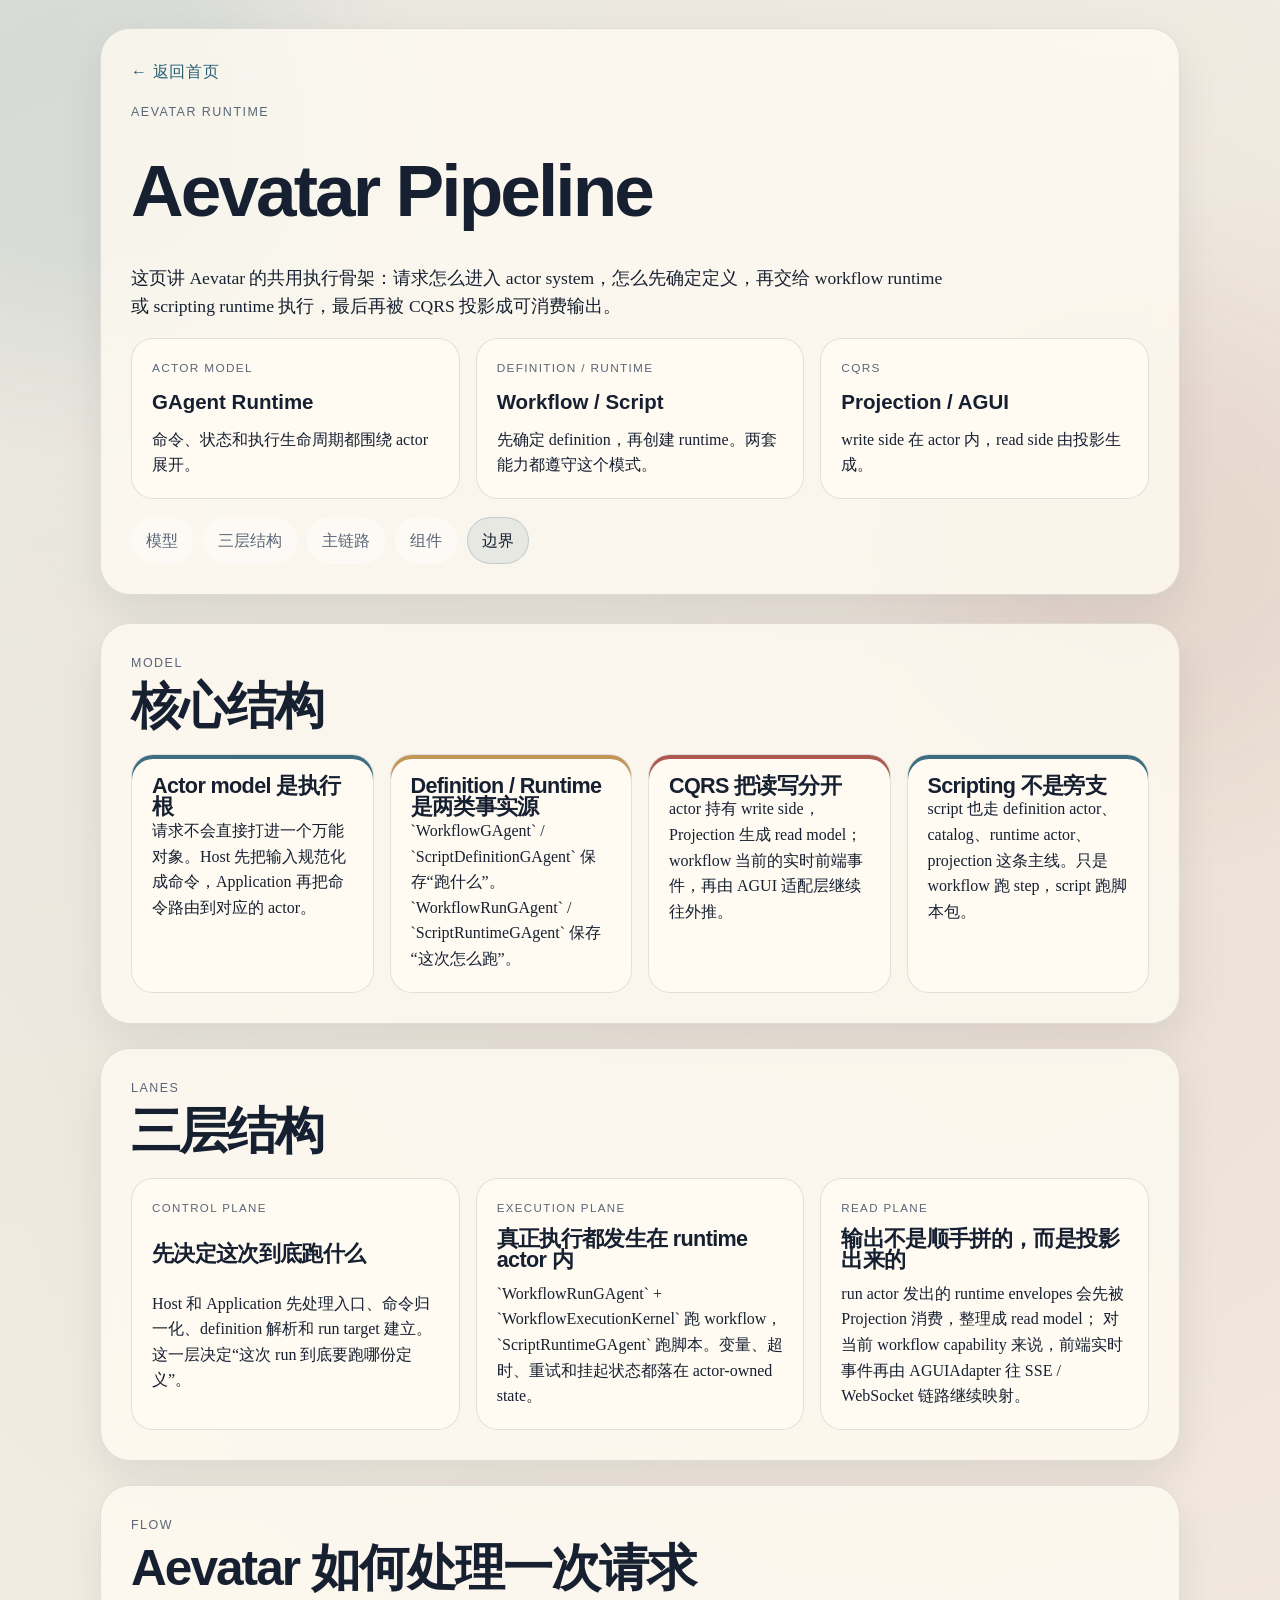
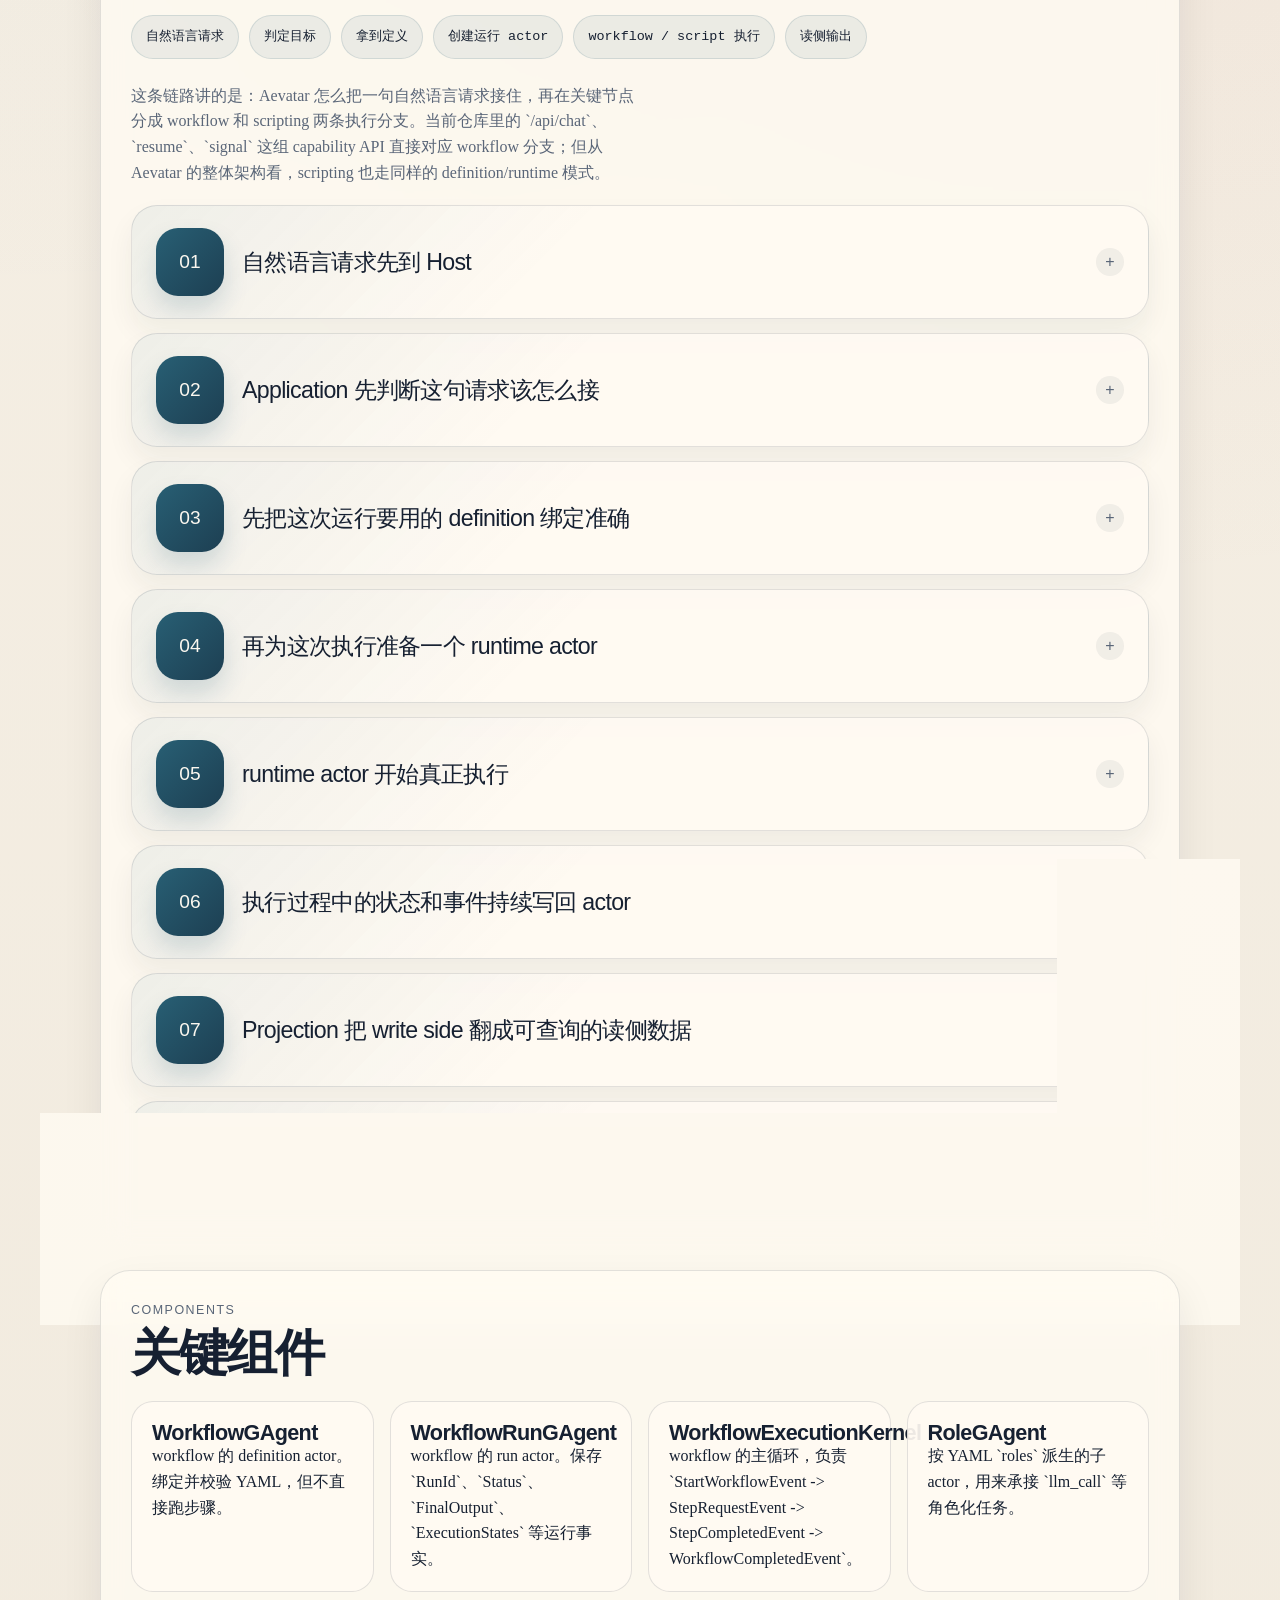
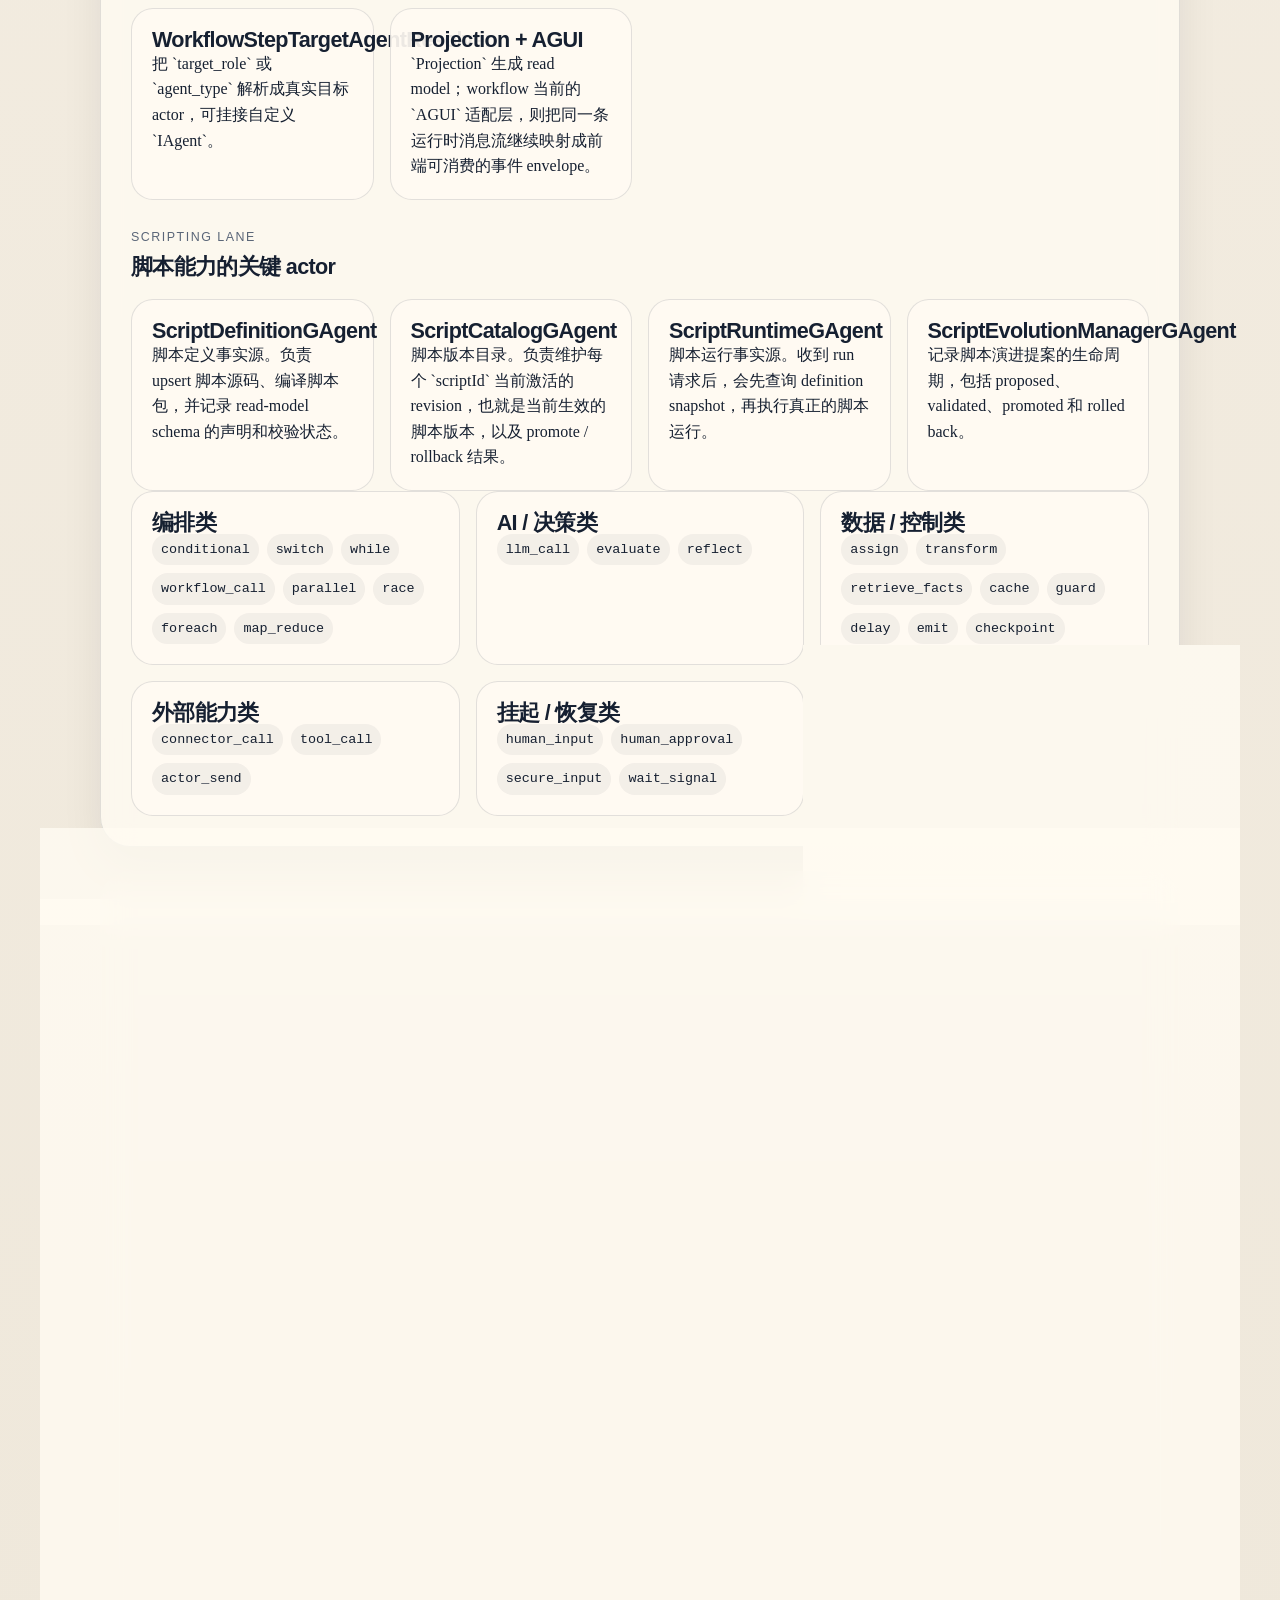
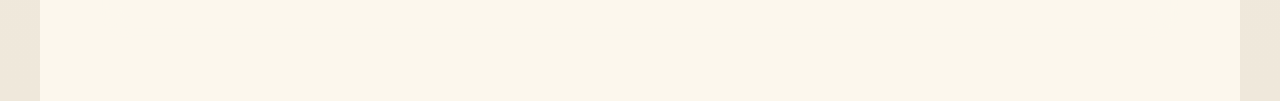
==== commit 21ddaae2: "Refine pipeline and scripting explanations" ====
--- a/pipeline.html
+++ b/pipeline.html
@@ -74,8 +74,8 @@
             <article class="definition-card accent-red">
               <h3>CQRS 把读写分开</h3>
               <p>
-                actor 持有 write side，Projection 和 AGUI 消费 runtime envelope，生成 read model、
-                timeline、graph 和流式事件。
+                actor 持有 write side，Projection 生成 read model；
+                workflow 当前的实时前端事件，再由 AGUI 适配层继续往外推。
               </p>
             </article>
             <article class="definition-card accent-blue">
@@ -114,8 +114,8 @@
               <p class="reading-tag">Read Plane</p>
               <h3>输出不是顺手拼的，而是投影出来的</h3>
               <p>
-                run actor 发出的 runtime envelopes 会被 Projection 和 AGUIAdapter 消费，
-                最后变成 snapshot、timeline、graph 和 SSE / WebSocket 事件流。
+                run actor 发出的 runtime envelopes 会先被 Projection 消费，整理成 read model；
+                对当前 workflow capability 来说，前端实时事件再由 AGUIAdapter 往 SSE / WebSocket 链路继续映射。
               </p>
             </article>
           </div>
@@ -159,29 +159,29 @@
               </summary>
               <div class="step-detail-body">
                 <p>进入框架内部之后，这句自然语言不会立刻触发 step 执行。Application 会先判断：这是一条新请求，需要新开一次 run；还是一条控制请求，要恢复一个挂起中的 run，或者给运行中的 actor 发 signal。</p>
-                <p>技术上，这一步会进入 command pipeline，由 resolver 和 binder 决定目标 actor、projection lease 和 live sink 应该怎么挂。它解决的是“由谁接手这次请求”，不是“马上调用哪个模型”。后面所有状态变化都会围绕 actor id 展开。</p>
+                <p>技术上，这一步会进入 command pipeline，由 resolver 和 binder 决定目标 actor、projection lease 和 live sink 应该怎么挂。对当前这组 capability API 来说，chat 请求会先被折叠成 workflow run target，`resume` 和 `signal` 则直接指向已有 run actor。它解决的是“由谁接手这次请求”，不是“马上调用哪个模型”。后面所有状态变化都会围绕 actor id 展开。</p>
               </div>
             </details>
 
             <details class="step-disclosure">
               <summary class="step-summary">
                 <span class="step-summary-index">03</span>
-                <span class="step-summary-text">先找到对的 workflow，或者对的 script revision</span>
-              </summary>
-              <div class="step-detail-body">
-                <p>这一步要解决的不是“有没有流程可跑”，而是“这次到底该跑哪一个，而且要跑对”。如果这次请求走 workflow，系统会先把正确的 YAML 定位出来。来源可以是 registry workflow、inline YAML，或者已经绑定 definition 的 source actor；如果用户显式指定了 workflow name，还要确认它和 source binding 是一致的，避免跑错流程。</p>
-                <p>技术上，named workflow 往往会被解析到稳定的 definition actor，例如 `workflow-definition:{workflow_name_lower}`。如果这次请求走 scripting，系统则先通过 `ScriptCatalogGAgent` 找到当前激活 revision，再由 `ScriptDefinitionGAgent` 提供脚本源码、脚本包和 schema。这一步本质上是在回答“这次 run 的 definition 是谁”。</p>
+                <span class="step-summary-text">先把这次运行要用的 definition 绑定准确</span>
+              </summary>
+              <div class="step-detail-body">
+                <p>这一步要解决的不是“有没有流程可跑”，而是“这次到底该跑哪一个，而且要跑对”。如果这次请求走 workflow，系统会先把正确的 YAML 和 definition 绑定定位出来。来源可以是 registry workflow、inline YAML，或者已经绑定 definition 的 source actor；如果用户显式指定了 workflow name，还要确认它和 source binding 是一致的，避免跑错流程。</p>
+                <p>技术上，named workflow 往往会被解析到稳定的 definition actor，例如 `workflow-definition:{workflow_name_lower}`。如果这次请求走 scripting，`script revision` 指的是同一个 `scriptId` 下某一版脚本定义的版本号，不是另一条执行链路。更准确的说法是：先确定这次 run 要用哪个 `definitionActorId`，必要时再带上 `requestedRevision` 作为版本约束；catalog 维护的是“当前激活哪个 revision”，runtime 真正执行时还是拿 `definitionActorId + requestedRevision` 去 `ScriptDefinitionGAgent` 查询 definition snapshot。</p>
               </div>
             </details>
 
             <details class="step-disclosure">
               <summary class="step-summary">
                 <span class="step-summary-index">04</span>
-                <span class="step-summary-text">再为这次运行单独开一个 runtime actor</span>
-              </summary>
-              <div class="step-detail-body">
-                <p>拿到 definition 之后，Aevatar 不会直接在 definition actor 上执行，而是会为这次运行单独开一个 runtime actor。这样做的好处很直接：同一个 workflow definition 可以被多次复用，而每次 run 的暂停、恢复、失败、重试都能彼此隔离。</p>
-                <p>workflow 这边的执行载体是 `WorkflowRunGAgent`，scripting 这边是 `ScriptRuntimeGAgent`。这次运行用到的 `RunId`、变量、挂起点、重试、超时、最终结果和错误信息，都会落在这个 runtime actor 里。技术上，workflow command path 还会在真正派发开始命令之前，把 projection lease 和 live sink 先挂好。</p>
+                <span class="step-summary-text">再为这次执行准备一个 runtime actor</span>
+              </summary>
+              <div class="step-detail-body">
+                <p>拿到 definition 之后，Aevatar 不会直接在 definition actor 上执行，而是会把真正的执行放到 runtime actor 里。这样做的好处很直接：同一份 definition 可以反复复用，而每次运行的暂停、恢复、失败和重试都能彼此隔离。</p>
+                <p>workflow 这边是一 run 一个 `WorkflowRunGAgent`；scripting 这边则会准备一个 `ScriptRuntimeGAgent` 来承接这次脚本运行，默认也会生成新的 runtime actor id。`RunId`、变量、挂起点、重试、超时、最终结果和错误信息，都会落在 runtime actor 里。技术上，workflow command path 还会在真正派发开始命令之前，把 projection lease 和 live sink 先挂好。</p>
               </div>
             </details>
 
@@ -192,8 +192,8 @@
               </summary>
               <div class="step-detail-body">
                 <p>到这一步，runtime actor 才开始真正干活。workflow 路径里，`WorkflowExecutionKernel` 会从 `StartWorkflowEvent` 开始推进主循环，把流程一步步往前推。每到一个 step，就会发出 `StepRequestEvent`；对应模块处理完之后，再回一个 `StepCompletedEvent`，内核据此决定下一步该走哪里。</p>
-                <p>具体执行 step 的，是一组按类型分工的 modules。`llm_call` 往往会交给 run-scoped `RoleGAgent`；`connector_call` 由 connector 模块去调用外部能力；`wait_signal`、`human_input`、`human_approval` 会把 run 挂起，等后续 `signal` 或 `resume` 再继续。也就是说，workflow 不是“把 YAML 从上到下读一遍”，而是一个事件驱动的调度循环。</p>
-                <p>scripting 路径里，`ScriptRuntimeGAgent` 会先查询 definition snapshot，拿到脚本源码和包之后再执行脚本逻辑。换句话说，第 5 步不是简单说一句“这里分岔”就结束了，而是 workflow runtime 和 script runtime 各自进入自己的执行引擎。</p>
+                <p>具体执行 step 的，是一组按类型分工的 modules。`connector_call` 由 connector 模块去调用外部能力；`wait_signal`、`human_input`、`human_approval` 会把 run 挂起，等后续 `signal` 或 `resume` 再继续；`llm_call` 如果配了 `target_role`，通常会交给对应的 run-scoped `RoleGAgent`，如果配了 `agent_type`，也可以解析到自定义 `IAgent`。也就是说，workflow 不是“把 YAML 从上到下读一遍”，而是一个事件驱动的调度循环。</p>
+                <p>scripting 路径里，`ScriptRuntimeGAgent` 会先查询 definition snapshot，拿到脚本源码和 revision 约束，再在 runtime 里编译并执行脚本逻辑。换句话说，第 5 步不是简单说一句“这里分岔”就结束了，而是 workflow runtime 和 script runtime 各自进入自己的执行引擎。</p>
               </div>
             </details>
 
@@ -203,8 +203,9 @@
                 <span class="step-summary-text">执行过程中的状态和事件持续写回 actor</span>
               </summary>
               <div class="step-detail-body">
-                <p>运行不是黑箱。每一步开始、完成、失败、挂起或恢复，runtime actor 都会把状态变化和运行事件写回自己的事实源。workflow run 和 script run 都遵循这个模式，所以一条 run 走到哪一步、为什么停住、最后为什么失败，理论上都能追出来。</p>
-                <p>技术上，这就是 Aevatar 的 write side。对 workflow 来说，definition binding、`WorkflowRunExecutionStartedEvent`、`WorkflowCompletedEvent`，以及模块自己的 `ExecutionStates` 都会落在 run actor 里；挂起点、超时 lease、等待中的输入状态也都在这里。恢复执行时，系统靠的正是这些已经写回去的事实。</p>
+                <p>运行不是黑箱，也不是“先跑完、最后再统一写一次结果”。每一步开始、完成、失败、挂起或恢复，runtime actor 都会把状态变化持续写回自己的事实层。这样做的意义很直接：一条 run 就算中途停住，系统后面也知道它停在哪、还在等什么、为什么失败，恢复时也有地方可接。</p>
+                <p>对 workflow 来说，这一层就是 run actor 自己的 write side。开始执行时会先落 `WorkflowRunExecutionStartedEvent`，结束时会落 `WorkflowCompletedEvent`；而各个模块自己的运行态，会通过 `WorkflowRunState.ExecutionStates` 继续挂在 run actor 上。像 `wait_signal`、`human_input`、`human_approval` 这种会让流程停住的节点，真正让 run 可恢复的，不是 controller 记住了什么，而是这些 pending 状态已经写回 actor 事实层。</p>
+                <p>scripting 也是同一个思路，只是写回的东西不完全一样。`ScriptRuntimeGAgent` 先把待完成的 definition query 记成 `ScriptDefinitionQueryQueuedEvent`，等 definition snapshot 到手后，再把脚本执行产出的 `ScriptRunDomainEventCommitted` 一批批写回去；这些 committed event 里会带上 `definitionActorId`、`revision`，以及最新的 state/read-model payload。要注意，这里说的是写回 actor 自己的事实层，不是说每一条 SSE 帧或前端事件都会原样持久化；前端实时流和 projection 是后面第 7、8 步的事。</p>
               </div>
             </details>
 
@@ -214,8 +215,9 @@
                 <span class="step-summary-text">Projection 把 write side 翻成可查询的读侧数据</span>
               </summary>
               <div class="step-detail-body">
-                <p>Projection 不负责推进业务，它负责“翻译”。它会消费 runtime actor 发出的 runtime `EventEnvelope` stream，把原本偏执行侧的消息整理成 timeline、graph、snapshot、report 这类更适合查询和展示的读侧数据。</p>
-                <p>技术上，workflow projection 当前是 run-isolated 语义，projection root 通常就是 runtime actor id。这里也是 CQRS 的分界线：actor 保存 definition facts 和 runtime facts，projection 则把这些写侧事实转换成查询友好的 read model。你在页面上看到的执行时间线，不是 controller 临时拼出来的，而是投影后的结果。</p>
+                <p>Projection 不负责推进业务，它负责“翻译”。它消费 runtime actor 发出的 runtime `EventEnvelope` stream，把原本偏执行侧的消息整理成更适合查询和展示的读侧结果。对 workflow 来说，最直接的产物就是 snapshot、timeline 和 graph 这些查询模型。</p>
+                <p>技术上，workflow projection 当前是 run-isolated 语义，projection root 通常就是 runtime actor id。`WorkflowExecutionReadModelProjector` 会把同一条 envelope stream 投到 `WorkflowExecutionReport`，再由 query service 映射成 `/api/actors/{actorId}`、`/timeline`、`/graph-*` 这些接口返回的数据。你在页面上看到的执行时间线，不是 controller 临时拼出来的，而是 projection reducer 一步步累出来的读模型。</p>
+                <p>还要再分清一层：workflow 这里不只有“查询模型投影”这一条支路。同一条 run actor envelope stream 还会被 `WorkflowExecutionRunEventProjector` 映射成 `WorkflowRunEventEnvelope`，挂到 live sink / session event hub 上，后面第 8 步的 SSE 和 WebSocket 才能继续往外推。也就是说，Step 7 的重点不是“把 Event Store 再查一遍”，而是用同一条 runtime stream 同时产出查询侧和流式侧两类读结果。</p>
               </div>
             </details>
 
@@ -226,7 +228,8 @@
               </summary>
               <div class="step-detail-body">
                 <p>到这一步，前端和外部系统才真正看到“结果”。有些结果是实时流出来的，例如文本增量、step 开始/结束、等待 signal；有些结果是查询出来的，例如当前 snapshot、timeline、graph，或者 run 完成后的最终状态。</p>
-                <p>技术上，`AGUIAdapter` 会把 runtime `EventEnvelope` 映射成前端能消费的 `WorkflowRunEvent`，再通过 SSE 或 WebSocket 持续推送。如果要查当前 snapshot、timeline 或 graph，则走 `/api/actors/*` 这组 read-side 查询接口。也就是说，用户最终看到的是被映射和投影后的输出，而不是 actor 内部状态本身。</p>
+                <p>技术上，这里说的前端实时输出链路，当前主要是 workflow capability。SSE 和 WebSocket 往外推送的，是一串稳定的 `WorkflowRunEventEnvelope`，不是 actor 内部状态本身，也不是运行时原始 `EventEnvelope`。前端通常只按事件类型消费它们，比如文本增量、step 开始/结束、工具调用、人工输入请求，或者最后的状态快照。</p>
+                <p>再具体一点：SSE 路径在 accepted 之后会先写一条 `aevatar.run.context` frame，后面持续跟真正的运行事件；收尾阶段还会由 finalize emitter 补一条 `state_snapshot`。WebSocket 路径则先回 command ack，再持续发送同样这套运行事件 envelope。如果外部系统不想订阅流，也可以直接走 `/api/actors/*` 这组 read-side 查询接口拿 snapshot、timeline 或 graph。scripting 也有 projection/read model，但当前仓库里没有一条和 workflow 完全同构的 AGUI 前端事件链路。</p>
               </div>
             </details>
           </div>
@@ -261,7 +264,7 @@
             </article>
             <article class="component-card">
               <h3>Projection + AGUI</h3>
-              <p>前者生成 read model，后者把运行时消息变成前端事件流。</p>
+              <p>`Projection` 生成 read model；workflow 当前的 `AGUI` 适配层，则把同一条运行时消息流继续映射成前端可消费的事件 envelope。</p>
             </article>
           </div>
 
@@ -277,7 +280,7 @@
             </article>
             <article class="component-card">
               <h3>ScriptCatalogGAgent</h3>
-              <p>脚本版本目录。负责维护每个脚本当前激活的 revision，以及 promote / rollback 结果。</p>
+              <p>脚本版本目录。负责维护每个 `scriptId` 当前激活的 revision，也就是当前生效的脚本版本，以及 promote / rollback 结果。</p>
             </article>
             <article class="component-card">
               <h3>ScriptRuntimeGAgent</h3>
@@ -356,7 +359,7 @@
             </div>
             <div class="boundary-row" role="row">
               <strong role="cell">AGUI Adapter</strong>
-              <span role="cell">消费 run actor envelope，并映射成 `WorkflowRunEvent`。</span>
+              <span role="cell">消费 run actor envelope，并映射成 `WorkflowRunEventEnvelope`。</span>
               <span role="cell">不直接读 Event Store，也不直接读 actor state 拼 UI。</span>
             </div>
           </div>
